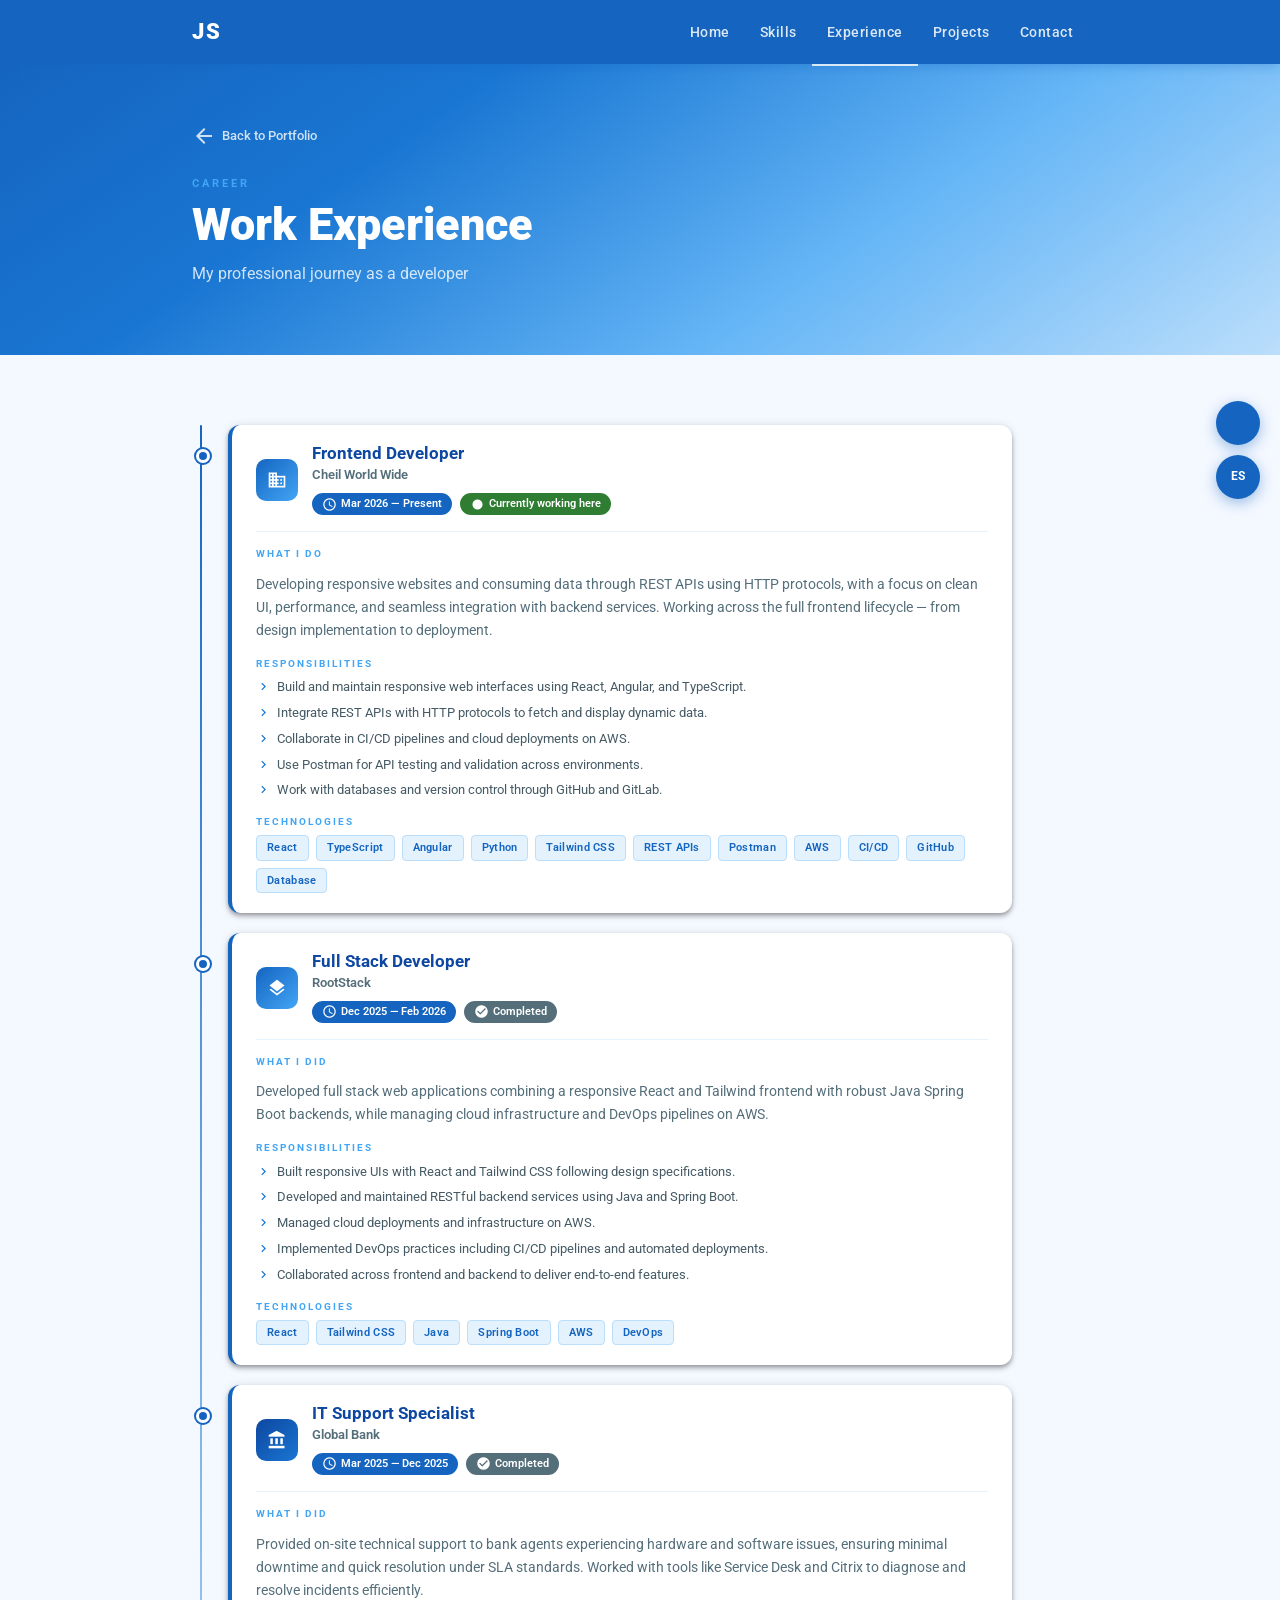
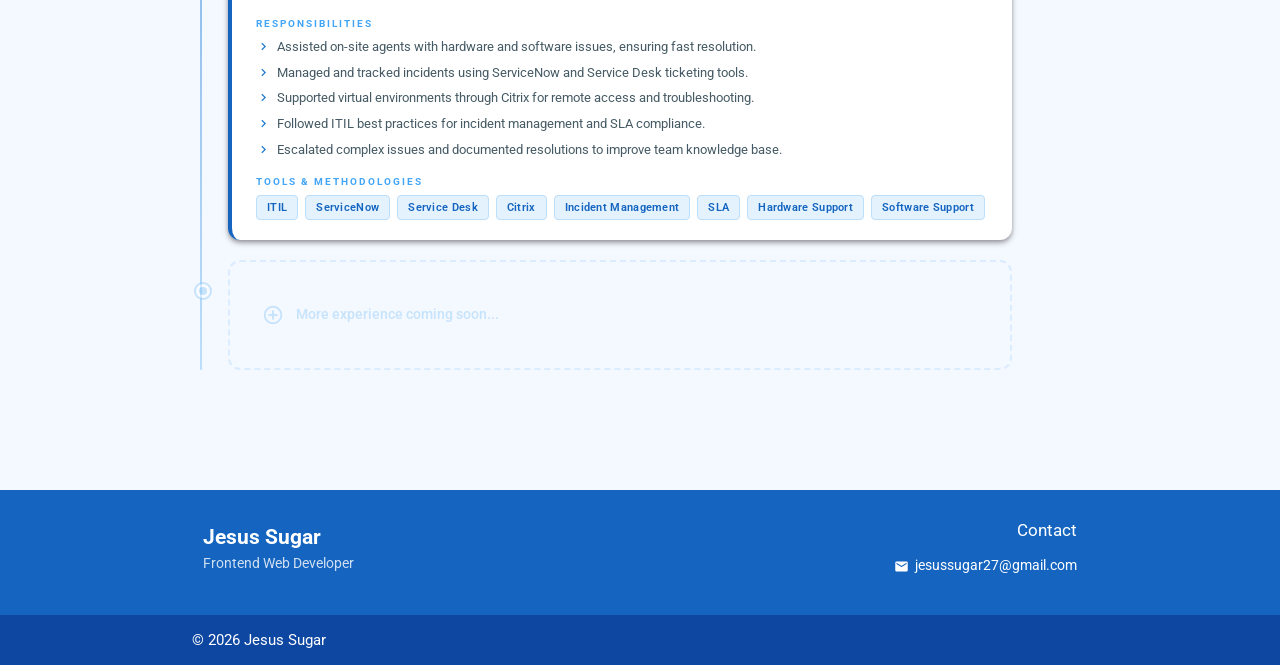
==== experience.html @ 425a68f7 "New Update to the Portfolio" ====
<!DOCTYPE html>
<html lang="en">
<head>
    <meta charset="UTF-8">
    <meta name="viewport" content="width=device-width, initial-scale=1.0">
    <meta name="description" content="Jesus Sugar - Work Experience">
    <link rel="stylesheet" href="https://cdnjs.cloudflare.com/ajax/libs/materialize/1.0.0/css/materialize.min.css">
    <link href="https://fonts.googleapis.com/icon?family=Material+Icons" rel="stylesheet">
    <link href="https://fonts.googleapis.com/css2?family=Roboto:wght@300;400;500;700;900&display=swap" rel="stylesheet">
    <link rel="stylesheet" href="Style.css">
    <link rel="stylesheet" href="experience.css">
    <title>Experience - Jesus Sugar</title>
</head>
<body>

    <header>
        <nav class="top-nav">
            <div class="nav-wrapper container">
                <a href="index.html" class="brand-logo">JS</a>
                <a href="#" data-target="mobile-nav-exp" class="sidenav-trigger right">
                    <i class="material-icons">menu</i>
                </a>
                <ul class="right hide-on-med-and-down">
                    <li><a href="index.html#hero"           data-i18n="nav.home">Home</a></li>
                    <li><a href="index.html#technologies"   data-i18n="nav.skills">Skills</a></li>
                    <li><a href="experience.html" class="nav-active" data-i18n="nav.experience">Experience</a></li>
                    <li><a href="index.html#projects"       data-i18n="nav.projects">Projects</a></li>
                    <li><a href="index.html#contact"        data-i18n="nav.contact">Contact</a></li>
                </ul>
            </div>
        </nav>
        <ul class="sidenav" id="mobile-nav-exp">
            <li><a href="index.html#hero"           data-i18n="nav.home">Home</a></li>
            <li><a href="index.html#technologies"   data-i18n="nav.skills">Skills</a></li>
            <li><a href="experience.html"           data-i18n="nav.experience">Experience</a></li>
            <li><a href="index.html#projects"       data-i18n="nav.projects">Projects</a></li>
            <li><a href="index.html#contact"        data-i18n="nav.contact">Contact</a></li>
        </ul>
    </header>

    <main>

        <section class="exp-page-hero">
            <div class="container">
                <a href="index.html" class="back-link">
                    <i class="material-icons">arrow_back</i>
                    <span data-i18n="exp.backlink">Back to Portfolio</span>
                </a>
                <span class="section-label" data-i18n="exp.career">CAREER</span>
                <h1 class="exp-page-title" data-i18n="exp.title">Work Experience</h1>
                <p class="exp-page-subtitle" data-i18n="exp.subtitle">My professional journey as a developer</p>
            </div>
        </section>

        <section class="exp-timeline-section">
            <div class="container">
                <div class="timeline exp-full-timeline">

                    <!-- Cheil World Wide -->
                    <div class="timeline-item">
                        <div class="timeline-dot"></div>
                        <div class="timeline-card exp-card-full z-depth-2">
                            <div class="exp-card-top">
                                <div class="exp-card-logo"><i class="material-icons">business</i></div>
                                <div class="exp-card-meta">
                                    <h2 class="exp-role-large" data-i18n="exp.cheil.role">Frontend Developer</h2>
                                    <p class="exp-company-large">Cheil World Wide</p>
                                    <div class="exp-meta-row">
                                        <span class="exp-badge"><i class="material-icons tiny">schedule</i> Mar 2026 — <span data-i18n="exp.present">Present</span></span>
                                        <span class="exp-badge exp-badge-green"><i class="material-icons tiny">fiber_manual_record</i> <span data-i18n="exp.badge.current">Currently working here</span></span>
                                    </div>
                                </div>
                            </div>
                            <div class="exp-divider"></div>
                            <h6 class="exp-section-label" data-i18n="exp.whatido">What I do</h6>
                            <p class="exp-description-full" data-i18n="exp.cheil.desc">Developing responsive websites and consuming data through REST APIs using HTTP protocols, with a focus on clean UI, performance, and seamless integration with backend services. Working across the full frontend lifecycle — from design implementation to deployment.</p>
                            <h6 class="exp-section-label" data-i18n="exp.resp">Responsibilities</h6>
                            <ul class="exp-bullets">
                                <li><i class="material-icons tiny">chevron_right</i><span data-i18n="exp.cheil.b1">Build and maintain responsive web interfaces using React, Angular, and TypeScript.</span></li>
                                <li><i class="material-icons tiny">chevron_right</i><span data-i18n="exp.cheil.b2">Integrate REST APIs with HTTP protocols to fetch and display dynamic data.</span></li>
                                <li><i class="material-icons tiny">chevron_right</i><span data-i18n="exp.cheil.b3">Collaborate in CI/CD pipelines and cloud deployments on AWS.</span></li>
                                <li><i class="material-icons tiny">chevron_right</i><span data-i18n="exp.cheil.b4">Use Postman for API testing and validation across environments.</span></li>
                                <li><i class="material-icons tiny">chevron_right</i><span data-i18n="exp.cheil.b5">Work with databases and version control through GitHub and GitLab.</span></li>
                            </ul>
                            <h6 class="exp-section-label" data-i18n="exp.tech">Technologies</h6>
                            <div class="exp-tags exp-tags-large">
                                <span class="exp-tag">React</span><span class="exp-tag">TypeScript</span><span class="exp-tag">Angular</span>
                                <span class="exp-tag">Python</span><span class="exp-tag">Tailwind CSS</span><span class="exp-tag">REST APIs</span>
                                <span class="exp-tag">Postman</span><span class="exp-tag">AWS</span><span class="exp-tag">CI/CD</span>
                                <span class="exp-tag">GitHub</span><span class="exp-tag">Database</span>
                            </div>
                        </div>
                    </div>

                    <!-- RootStack -->
                    <div class="timeline-item">
                        <div class="timeline-dot"></div>
                        <div class="timeline-card exp-card-full z-depth-2">
                            <div class="exp-card-top">
                                <div class="exp-card-logo"><i class="material-icons">layers</i></div>
                                <div class="exp-card-meta">
                                    <h2 class="exp-role-large" data-i18n="exp.root.role">Full Stack Developer</h2>
                                    <p class="exp-company-large">RootStack</p>
                                    <div class="exp-meta-row">
                                        <span class="exp-badge"><i class="material-icons tiny">schedule</i> Dec 2025 — Feb 2026</span>
                                        <span class="exp-badge exp-badge-gray"><i class="material-icons tiny">check_circle</i> <span data-i18n="exp.badge.completed">Completed</span></span>
                                    </div>
                                </div>
                            </div>
                            <div class="exp-divider"></div>
                            <h6 class="exp-section-label" data-i18n="exp.whatidid">What I did</h6>
                            <p class="exp-description-full" data-i18n="exp.root.desc">Developed full stack web applications combining a responsive React and Tailwind frontend with robust Java Spring Boot backends, while managing cloud infrastructure and DevOps pipelines on AWS.</p>
                            <h6 class="exp-section-label" data-i18n="exp.resp">Responsibilities</h6>
                            <ul class="exp-bullets">
                                <li><i class="material-icons tiny">chevron_right</i><span data-i18n="exp.root.b1">Built responsive UIs with React and Tailwind CSS following design specifications.</span></li>
                                <li><i class="material-icons tiny">chevron_right</i><span data-i18n="exp.root.b2">Developed and maintained RESTful backend services using Java and Spring Boot.</span></li>
                                <li><i class="material-icons tiny">chevron_right</i><span data-i18n="exp.root.b3">Managed cloud deployments and infrastructure on AWS.</span></li>
                                <li><i class="material-icons tiny">chevron_right</i><span data-i18n="exp.root.b4">Implemented DevOps practices including CI/CD pipelines and automated deployments.</span></li>
                                <li><i class="material-icons tiny">chevron_right</i><span data-i18n="exp.root.b5">Collaborated across frontend and backend to deliver end-to-end features.</span></li>
                            </ul>
                            <h6 class="exp-section-label" data-i18n="exp.tech">Technologies</h6>
                            <div class="exp-tags exp-tags-large">
                                <span class="exp-tag">React</span><span class="exp-tag">Tailwind CSS</span>
                                <span class="exp-tag">Java</span><span class="exp-tag">Spring Boot</span>
                                <span class="exp-tag">AWS</span><span class="exp-tag">DevOps</span>
                            </div>
                        </div>
                    </div>

                    <!-- Global Bank -->
                    <div class="timeline-item">
                        <div class="timeline-dot"></div>
                        <div class="timeline-card exp-card-full z-depth-2">
                            <div class="exp-card-top">
                                <div class="exp-card-logo exp-card-logo-bank"><i class="material-icons">account_balance</i></div>
                                <div class="exp-card-meta">
                                    <h2 class="exp-role-large" data-i18n="exp.bank.role">IT Support Specialist</h2>
                                    <p class="exp-company-large">Global Bank</p>
                                    <div class="exp-meta-row">
                                        <span class="exp-badge"><i class="material-icons tiny">schedule</i> Mar 2025 — Dec 2025</span>
                                        <span class="exp-badge exp-badge-gray"><i class="material-icons tiny">check_circle</i> <span data-i18n="exp.badge.completed">Completed</span></span>
                                    </div>
                                </div>
                            </div>
                            <div class="exp-divider"></div>
                            <h6 class="exp-section-label" data-i18n="exp.whatidid">What I did</h6>
                            <p class="exp-description-full" data-i18n="exp.bank.desc">Provided on-site technical support to bank agents experiencing hardware and software issues, ensuring minimal downtime and quick resolution under SLA standards. Worked with tools like Service Desk and Citrix to diagnose and resolve incidents efficiently.</p>
                            <h6 class="exp-section-label" data-i18n="exp.resp">Responsibilities</h6>
                            <ul class="exp-bullets">
                                <li><i class="material-icons tiny">chevron_right</i><span data-i18n="exp.bank.b1">Assisted on-site agents with hardware and software issues, ensuring fast resolution.</span></li>
                                <li><i class="material-icons tiny">chevron_right</i><span data-i18n="exp.bank.b2">Managed and tracked incidents using ServiceNow and Service Desk ticketing tools.</span></li>
                                <li><i class="material-icons tiny">chevron_right</i><span data-i18n="exp.bank.b3">Supported virtual environments through Citrix for remote access and troubleshooting.</span></li>
                                <li><i class="material-icons tiny">chevron_right</i><span data-i18n="exp.bank.b4">Followed ITIL best practices for incident management and SLA compliance.</span></li>
                                <li><i class="material-icons tiny">chevron_right</i><span data-i18n="exp.bank.b5">Escalated complex issues and documented resolutions to improve team knowledge base.</span></li>
                            </ul>
                            <h6 class="exp-section-label" data-i18n="exp.bank.tools">Tools &amp; Methodologies</h6>
                            <div class="exp-tags exp-tags-large">
                                <span class="exp-tag">ITIL</span><span class="exp-tag">ServiceNow</span><span class="exp-tag">Service Desk</span>
                                <span class="exp-tag">Citrix</span><span class="exp-tag">Incident Management</span><span class="exp-tag">SLA</span>
                                <span class="exp-tag">Hardware Support</span><span class="exp-tag">Software Support</span>
                            </div>
                        </div>
                    </div>

                    <!-- Ghost -->
                    <div class="timeline-item timeline-item-ghost">
                        <div class="timeline-dot timeline-dot-ghost"></div>
                        <div class="timeline-card-ghost">
                            <i class="material-icons">add_circle_outline</i>
                            <p data-i18n="exp.ghost">More experience coming soon...</p>
                        </div>
                    </div>

                </div>
            </div>
        </section>

    </main>

    <footer id="contact" class="page-footer blue darken-3">
        <div class="container">
            <div class="row">
                <div class="col s12 m6">
                    <h5 class="white-text footer-name">Jesus Sugar</h5>
                    <p class="white-text footer-role" data-i18n="footer.role">Frontend Web Developer</p>
                </div>
                <div class="col s12 m6 right-align-on-desktop">
                    <h6 class="white-text" data-i18n="footer.contact">Contact</h6>
                    <p><a href="mailto:jesussugar27@gmail.com" class="white-text footer-link"><i class="material-icons tiny">email</i> jesussugar27@gmail.com</a></p>
                </div>
            </div>
        </div>
        <div class="footer-copyright blue darken-4">
            <div class="container white-text">&copy; 2026 Jesus Sugar</div>
        </div>
    </footer>

    <script src="https://cdnjs.cloudflare.com/ajax/libs/materialize/1.0.0/js/materialize.min.js"></script>
    <script src="main.js"></script>
</body>
</html>
---- Style.css ----
/* ─── Global ─────────────────────────────────────────────── */
*, *::before, *::after {
    box-sizing: border-box;
}

html, body {
    overflow-x: hidden;
    width: 100%;
}

body {
    font-family: 'Roboto', sans-serif;
    background-color: #f4f8ff;
    color: #1a1a2e;
    margin: 0;
    padding: 0;
}

/* ─── Navbar ─────────────────────────────────────────────── */
.top-nav {
    background-color: #1565C0;
    position: sticky;
    top: 0;
    z-index: 100;
    box-shadow: 0 2px 12px rgba(21, 101, 192, 0.35);
}

.top-nav .brand-logo {
    font-weight: 900;
    font-size: 22px;
    letter-spacing: 2px;
    color: #ffffff;
}

.top-nav ul a {
    color: rgba(255, 255, 255, 0.85);
    font-weight: 500;
    font-size: 0.9rem;
    letter-spacing: 0.5px;
    transition: color 0.2s;
}

.top-nav ul a:hover {
    color: #ffffff;
    background: transparent;
}

.sidenav a {
    color: #1565C0;
    font-weight: 500;
}

/* ─── Hero ───────────────────────────────────────────────── */
.hero-section {
    background: linear-gradient(145deg, #1565C0 0%, #1976D2 30%, #64B5F6 65%, #BBDEFB 100%);
    padding: 89px 0 90px;
    position: relative;
    overflow: hidden;
    width: 100%;
}

.hero-row {
    min-height: 380px;
    width: 100%;
}

.hero-text-col {
    padding-left: 6% !important;
    padding-right: 40px;
}

.hero-photo-col {
    padding-right: 6% !important;
}

.hero-tag {
    display: inline-block;
    background-color: rgba(255, 255, 255, 0.15);
    color: #ffffff;
    border: 1px solid rgba(255, 255, 255, 0.5);
    border-radius: 20px;
    padding: 4px 14px;
    font-size: 0.8rem;
    font-weight: 600;
    letter-spacing: 1px;
    text-transform: uppercase;
    margin-bottom: 16px;
}

.hero-title {
    font-size: 2.8rem;
    font-weight: 700;
    color: #ffffff;
    line-height: 1.15;
    margin: 0 0 6px;
}

.hero-name {
    font-size: 3.6rem;
    font-weight: 900;
    color: #E3F2FD;
    display: block;
}

.hero-description {
    font-size: 1.05rem;
    line-height: 1.8;
    color: rgba(255, 255, 255, 0.88);
    max-width: 500px;
    margin: 20px 0 32px;
}

.hero-btn {
    border-radius: 6px;
    font-weight: 600;
    letter-spacing: 0.5px;
    color: #ffffff !important;
    box-shadow: 0 4px 16px rgba(0, 0, 0, 0.25);
}

/* Photo with decorative ring */
.hero-photo-col {
    position: relative;
    overflow: visible;
}

.photo-ring {
    display: inline-block;
    position: relative;
}

.photo-ring::before {
    content: '';
    position: absolute;
    inset: -12px;
    border-radius: 50%;
    border: 3px solid #42A5F5;
    opacity: 0.5;
}

.photo-ring::after {
    content: '';
    position: absolute;
    inset: -24px;
    border-radius: 50%;
    border: 1px solid #90CAF9;
    opacity: 0.35;
}

.profile-photo {
    width: 220px;
    height: 220px;
    object-fit: cover;
    border: 4px solid #ffffff;
    box-shadow: 0 12px 40px rgba(21, 101, 192, 0.3);
    display: block;
    margin: 0 auto;
}

/* ─── Floating chips (hero) ──────────────────────────────── */
.floating-chip {
    position: absolute;
    display: flex;
    align-items: center;
    gap: 6px;
    background: rgba(255, 255, 255, 0.92);
    backdrop-filter: blur(6px);
    border-radius: 20px;
    padding: 7px 14px 7px 8px;
    font-size: 0.78rem;
    font-weight: 600;
    color: #1565C0;
    box-shadow: 0 4px 16px rgba(21, 101, 192, 0.18);
    white-space: nowrap;
    animation: floatChip 3.5s ease-in-out infinite;
}

.floating-chip img {
    width: 18px;
    height: 18px;
    object-fit: contain;
}

.fc-1 { top: -18px;  left: -60px;  animation-delay: 0s;    }
.fc-2 { top: -18px;  right: -60px; animation-delay: 0.8s;  }
.fc-3 { bottom: -18px; left: -55px;  animation-delay: 1.6s;  }
.fc-4 { bottom: -18px; right: -55px; animation-delay: 2.4s;  }

@keyframes floatChip {
    0%,  100% { transform: translateY(0);   }
    50%        { transform: translateY(-7px); }
}

/* ─── Skills ─────────────────────────────────────────────── */
.technologies-section {
    padding: 80px 0 60px;
    background-color: #ffffff;
}

.skills-header {
    margin-bottom: 48px;
}

.section-title {
    font-size: 2.2rem;
    font-weight: 700;
    color: #0D47A1;
    margin: 0 0 6px;
}

.section-subtitle {
    font-size: 1rem;
    color: #78909c;
    margin: 0;
}

/* Horizontal category rows */
.skill-group {
    display: flex;
    align-items: center;
    gap: 28px;
    padding: 20px 0;
    border-bottom: 1px solid #E3F2FD;
}

.skill-group.no-border {
    border-bottom: none;
}

.skill-label {
    flex: 0 0 110px;
    font-size: 0.75rem;
    font-weight: 700;
    text-transform: uppercase;
    letter-spacing: 1.5px;
    color: #90CAF9;
    text-align: right;
    padding-right: 20px;
    border-right: 2px solid #BBDEFB;
    white-space: nowrap;
}

.skill-chips {
    display: flex;
    flex-wrap: wrap;
    gap: 12px;
}

/* Chip: icon + label side by side */
.tech-chip {
    display: flex;
    align-items: center;
    gap: 10px;
    background-color: #f4f8ff;
    border: 1px solid #BBDEFB;
    border-radius: 40px;
    padding: 8px 18px 8px 10px;
    cursor: default;
    transition: box-shadow 0.2s, transform 0.2s, border-color 0.2s;
}

.tech-chip:hover {
    transform: translateY(-2px);
    border-color: #90CAF9;
    box-shadow: 0 4px 14px rgba(21, 101, 192, 0.12);
}

.tech-chip img {
    width: 28px;
    height: 28px;
    object-fit: contain;
    flex-shrink: 0;
}

.tech-chip span {
    font-size: 0.9rem;
    font-weight: 500;
    color: #37474f;
    white-space: nowrap;
}

/* ─── Experience ─────────────────────────────────────────── */
.experience-section {
    padding: 80px 0 60px;
    background-color: #f4f8ff;
}

.experience-header {
    margin-bottom: 48px;
}

.timeline {
    position: relative;
    padding-left: 36px;
}

.timeline::before {
    content: '';
    position: absolute;
    left: 8px;
    top: 0;
    bottom: 0;
    width: 2px;
    background: linear-gradient(to bottom, #1565C0, #BBDEFB);
    border-radius: 2px;
}

.timeline-item {
    position: relative;
    margin-bottom: 20px;
}

.timeline-dot {
    position: absolute;
    left: -32px;
    top: 24px;
    width: 14px;
    height: 14px;
    border-radius: 50%;
    background-color: #1565C0;
    border: 3px solid #ffffff;
    box-shadow: 0 0 0 2px #1565C0;
}

.timeline-card {
    background: #ffffff;
    border-radius: 12px;
    padding: 28px 32px;
    border-left: 4px solid #1565C0;
}

.timeline-card-header {
    display: flex;
    justify-content: space-between;
    align-items: flex-start;
    gap: 16px;
    flex-wrap: wrap;
    margin-bottom: 16px;
}

.exp-role {
    font-size: 1.3rem;
    font-weight: 700;
    color: #0D47A1;
    margin: 0 0 4px;
}

.exp-company {
    font-size: 0.95rem;
    color: #546e7a;
    font-weight: 500;
    margin: 0;
    display: flex;
    align-items: center;
    gap: 4px;
}

.exp-date {
    font-size: 0.8rem;
    font-weight: 600;
    color: #ffffff;
    background-color: #1565C0;
    border-radius: 20px;
    padding: 4px 12px;
    white-space: nowrap;
    display: flex;
    align-items: center;
    gap: 4px;
    height: fit-content;
}

.exp-description {
    font-size: 0.98rem;
    line-height: 1.75;
    color: #546e7a;
    margin-bottom: 20px;
}

.exp-tags {
    display: flex;
    flex-wrap: wrap;
    gap: 8px;
}

.exp-tag {
    font-size: 0.78rem;
    font-weight: 600;
    color: #1565C0;
    background-color: #E3F2FD;
    border: 1px solid #BBDEFB;
    border-radius: 4px;
    padding: 3px 10px;
    letter-spacing: 0.3px;
}

/* ─── Projects ───────────────────────────────────────────── */
.projects-section {
    padding: 80px 0 100px;
    background-color: #f4f8ff;
}

.projects-header {
    margin-bottom: 40px;
}

.section-label {
    font-size: 0.72rem;
    font-weight: 700;
    letter-spacing: 3px;
    color: #42A5F5;
    text-transform: uppercase;
    display: block;
    margin-bottom: 6px;
}

/* Wide horizontal project card */
.project-wide-card {
    background: #ffffff;
    border-radius: 16px;
    overflow: hidden;
}

.no-margin {
    margin: 0 !important;
}

.no-padding {
    padding: 0 !important;
}

.project-wide-img {
    width: 100%;
    height: 100%;
    min-height: 300px;
    object-fit: cover;
    display: block;
}

.project-content-col {
    padding: 48px 40px !important;
}

.project-number {
    font-size: 4rem;
    font-weight: 900;
    color: #E3F2FD;
    line-height: 1;
    display: block;
    margin-bottom: -10px;
}

.project-title-wide {
    font-size: 1.8rem;
    font-weight: 700;
    margin: 0 0 12px;
}

.project-title-wide a {
    color: #0D47A1;
    text-decoration: none;
    transition: color 0.2s;
}

.project-title-wide a:hover {
    color: #1976D2;
}

.project-divider {
    width: 40px;
    height: 3px;
    background-color: #42A5F5;
    border-radius: 2px;
    margin-bottom: 20px;
}

.project-desc {
    font-size: 1rem;
    line-height: 1.75;
    color: #546e7a;
    margin-bottom: 24px;
}

.project-icons {
    display: flex;
    align-items: center;
    gap: 10px;
    margin-bottom: 28px;
}

.project-icon {
    width: 38px;
    height: 28px;
    object-fit: contain;
}

.project-btn {
    border-radius: 6px;
    font-weight: 600;
}

/* ─── Portfolio preview (project 02) ────────────────────── */
.project-portfolio-preview {
    width: 100%;
    height: 100%;
    min-height: 300px;
    background: linear-gradient(145deg, #1565C0 0%, #1976D2 30%, #64B5F6 65%, #BBDEFB 100%);
    display: flex;
    flex-direction: column;
    overflow: hidden;
}

.preview-navbar {
    background-color: rgba(21, 101, 192, 0.9);
    display: flex;
    align-items: center;
    justify-content: space-between;
    padding: 10px 16px;
}

.preview-logo {
    color: #fff;
    font-weight: 900;
    font-size: 13px;
    letter-spacing: 1px;
}

.preview-nav-links {
    display: flex;
    gap: 8px;
}

.preview-nav-links span {
    display: block;
    width: 30px;
    height: 5px;
    background: rgba(255,255,255,0.5);
    border-radius: 3px;
}

.preview-hero {
    flex: 1;
    display: flex;
    align-items: center;
    justify-content: space-between;
    padding: 24px 20px;
    gap: 16px;
}

.preview-text-lines {
    display: flex;
    flex-direction: column;
    gap: 8px;
    flex: 1;
}

.preview-line {
    display: block;
    height: 8px;
    background: rgba(255,255,255,0.6);
    border-radius: 4px;
}

.preview-line-sm  { width: 45%; }
.preview-line-lg  { width: 85%; background: rgba(255,255,255,0.9); height: 14px; }
.preview-line-md  { width: 70%; }

.preview-circle {
    width: 70px;
    height: 70px;
    border-radius: 50%;
    background: rgba(255,255,255,0.3);
    border: 3px solid rgba(255,255,255,0.6);
    flex-shrink: 0;
}

/* ─── Footer ─────────────────────────────────────────────── */
.page-footer {
    margin-top: 0;
}

.footer-name {
    font-size: 1.4rem;
    font-weight: 700;
    margin-bottom: 4px;
}

.footer-role {
    font-size: 0.9rem;
    opacity: 0.8;
    margin: 0;
}

.right-align-on-desktop {
    text-align: right;
}

.footer-link {
    display: inline-flex;
    align-items: center;
    gap: 6px;
    font-size: 0.95rem;
    transition: opacity 0.2s;
}

.footer-link:hover {
    opacity: 0.75;
}

/* ─── Dark mode ─────────────────────────────────────────────── */
[data-theme="dark"] body                  { background-color: #0d1117; color: #e6edf3; }
[data-theme="dark"] .technologies-section { background-color: #161b22; }
[data-theme="dark"] .projects-section      { background-color: #0d1117; }
[data-theme="dark"] .experience-section    { background-color: #0d1117; }
[data-theme="dark"] .project-wide-card     { background-color: #161b22; }
[data-theme="dark"] .timeline-card         { background-color: #161b22; }
[data-theme="dark"] .tech-chip             { background-color: #21262d; border-color: #30363d; }
[data-theme="dark"] .tech-chip span        { color: #c9d1d9; }
[data-theme="dark"] .skill-group           { border-bottom-color: #21262d; }
[data-theme="dark"] .section-title         { color: #58a6ff; }
[data-theme="dark"] .section-subtitle      { color: #8b949e; }
[data-theme="dark"] .skill-label           { color: #388bfd; border-right-color: #30363d; }
[data-theme="dark"] .project-title-wide a  { color: #58a6ff; }
[data-theme="dark"] .project-desc          { color: #8b949e; }
[data-theme="dark"] .project-number        { color: #21262d; }
[data-theme="dark"] .exp-tag               { background-color: #1a2845; color: #58a6ff; border-color: #1f3a6e; }
[data-theme="dark"] .exp-role              { color: #58a6ff; }
[data-theme="dark"] .exp-company           { color: #8b949e; }
[data-theme="dark"] .exp-description       { color: #8b949e; }
[data-theme="dark"] .section-label         { color: #388bfd; }
[data-theme="dark"] .project-divider       { background-color: #388bfd; }
[data-theme="dark"] .skills-header,
[data-theme="dark"] .projects-header,
[data-theme="dark"] .experience-header     { color: #e6edf3; }

/* ─── Floating controls (theme + lang) ───────────────────── */
.floating-controls {
    position: fixed;
    right: 20px;
    top: 50%;
    transform: translateY(-50%);
    display: flex;
    flex-direction: column;
    gap: 10px;
    z-index: 998;
}

.floating-controls button {
    width: 44px;
    height: 44px;
    border-radius: 50%;
    background-color: #1565C0;
    color: #ffffff;
    border: none;
    cursor: pointer;
    display: flex;
    align-items: center;
    justify-content: center;
    box-shadow: 0 4px 14px rgba(21, 101, 192, 0.4);
    transition: background-color 0.2s, transform 0.2s;
    font-size: 0.78rem;
    font-weight: 700;
    font-family: 'Roboto', sans-serif;
}

.floating-controls button:hover {
    background-color: #1976D2;
    transform: scale(1.1);
}

/* ─── Scroll reveal ──────────────────────────────────────── */
.reveal {
    opacity: 0;
    transform: translateY(28px);
    transition: opacity 0.55s ease, transform 0.55s ease;
}

.reveal-visible {
    opacity: 1;
    transform: translateY(0);
}

/* ─── Nav active link ────────────────────────────────────── */
.top-nav ul a.nav-current {
    color: #ffffff !important;
    border-bottom: 2px solid rgba(255, 255, 255, 0.8);
}

/* ─── Back to top button ─────────────────────────────────── */
#back-to-top {
    position: fixed;
    bottom: 32px;
    right: 32px;
    width: 46px;
    height: 46px;
    border-radius: 50%;
    background-color: #1565C0;
    color: #ffffff;
    border: none;
    cursor: pointer;
    display: flex;
    align-items: center;
    justify-content: center;
    box-shadow: 0 4px 16px rgba(21, 101, 192, 0.4);
    opacity: 0;
    transform: translateY(16px);
    transition: opacity 0.3s ease, transform 0.3s ease, background-color 0.2s;
    z-index: 999;
    pointer-events: none;
}

#back-to-top.btt-visible {
    opacity: 1;
    transform: translateY(0);
    pointer-events: auto;
}

#back-to-top:hover {
    background-color: #1976D2;
}

/* ─── Responsive tablet ──────────────────────────────────── */
@media (max-width: 992px) {
    .hero-section {
        background: linear-gradient(145deg, #1565C0 0%, #1976D2 30%, #64B5F6 65%, #BBDEFB 100%);
        padding: 60px 0 70px;
    }

    .hero-text-col {
        padding-left: 5% !important;
        padding-right: 5% !important;
    }

    .hero-photo-col {
        padding-right: 5% !important;
    }

    .hero-title {
        font-size: 2.2rem;
    }

    .hero-name {
        font-size: 2.8rem;
    }

    .hero-photo-col {
        margin-top: 40px;
    }

    .skill-group {
        flex-direction: column;
        align-items: flex-start;
        gap: 12px;
    }

    .skill-label {
        border-right: none;
        border-bottom: 2px solid #BBDEFB;
        padding-right: 0;
        padding-bottom: 6px;
        text-align: left;
        flex: none;
    }

    .project-wide-img {
        min-height: 220px;
    }

    .project-content-col {
        padding: 32px 24px !important;
    }

    .right-align-on-desktop {
        text-align: left;
        margin-top: 20px;
    }
}

/* ─── Responsive mobile ──────────────────────────────────── */
@media (max-width: 600px) {

    /* Hero */
    .hero-section {
        padding: 44px 0 52px;
    }

    .hero-row {
        min-height: unset;
    }

    .hero-tag {
        font-size: 0.72rem;
        padding: 3px 12px;
    }

    .hero-title {
        font-size: 1.7rem;
    }

    .hero-name {
        font-size: 2.1rem;
    }

    .hero-description {
        font-size: 0.92rem;
        margin: 14px 0 24px;
    }

    .hero-btn {
        width: 100%;
        text-align: center;
    }

    .hero-photo-col {
        margin-top: 36px;
        margin-bottom: 4px;
    }

    .floating-chip {
        display: none;
    }

    .profile-photo {
        width: 150px;
        height: 150px;
    }

    /* Skills */
    .technologies-section {
        padding: 50px 0 36px;
    }

    .skills-header {
        margin-bottom: 28px;
    }

    .section-title {
        font-size: 1.7rem;
    }

    .skill-group {
        padding: 14px 0;
        gap: 10px;
    }

    .skill-chips {
        gap: 8px;
    }

    .tech-chip {
        padding: 6px 12px 6px 8px;
        gap: 7px;
    }

    .tech-chip img {
        width: 22px;
        height: 22px;
    }

    .tech-chip span {
        font-size: 0.82rem;
    }

    /* Experience (index) */
    .experience-section {
        padding: 50px 0 36px;
    }

    .timeline {
        padding-left: 26px;
    }

    .timeline::before {
        left: 6px;
    }

    .timeline-dot {
        left: -22px;
        width: 12px;
        height: 12px;
        top: 20px;
    }

    .timeline-card {
        padding: 18px 16px;
    }

    .exp-role {
        font-size: 1.1rem;
    }

    .exp-date {
        font-size: 0.72rem;
        padding: 3px 10px;
    }

    .exp-tags {
        gap: 6px;
    }

    .exp-tag {
        font-size: 0.72rem;
        padding: 2px 8px;
    }

    /* Projects */
    .projects-section {
        padding: 50px 0 60px;
    }

    .projects-header {
        margin-bottom: 24px;
    }

    .project-wide-img {
        min-height: 180px;
        max-height: 220px;
    }

    .project-content-col {
        padding: 22px 18px !important;
    }

    .project-number {
        font-size: 2.2rem;
    }

    .project-title-wide {
        font-size: 1.3rem;
    }

    .project-desc {
        font-size: 0.92rem;
    }

    .project-btn {
        width: 100%;
        text-align: center;
    }

    /* Footer */
    .footer-name {
        font-size: 1.2rem;
    }
}
---- experience.css ----
/* ─── Experience Page ────────────────────────────────────── */

.nav-active {
    border-bottom: 2px solid rgba(255, 255, 255, 0.8) !important;
}

/* ─── Page Hero ──────────────────────────────────────────── */
.exp-page-hero {
    background: linear-gradient(145deg, #1565C0 0%, #1976D2 30%, #64B5F6 65%, #BBDEFB 100%);
    padding: 60px 0 70px;
}

.back-link {
    display: inline-flex;
    align-items: center;
    gap: 6px;
    color: rgba(255, 255, 255, 0.8);
    font-size: 0.88rem;
    font-weight: 500;
    text-decoration: none;
    margin-bottom: 28px;
    transition: color 0.2s;
}

.back-link:hover {
    color: #ffffff;
}

.exp-page-title {
    font-size: 3rem;
    font-weight: 900;
    color: #ffffff;
    margin: 8px 0 12px;
    line-height: 1.1;
}

.exp-page-subtitle {
    font-size: 1.05rem;
    color: rgba(255, 255, 255, 0.8);
    margin: 0;
}

/* ─── Full Timeline ──────────────────────────────────────── */
.exp-timeline-section {
    padding: 70px 0 100px;
    background-color: #f4f8ff;
}

.exp-full-timeline {
    max-width: 820px;
}

/* ─── Expanded Card ──────────────────────────────────────── */
.exp-card-full {
    border-radius: 12px !important;
    padding: 20px 24px !important;
    border-left: 4px solid #1565C0;
}

.exp-card-top {
    display: flex;
    align-items: center;
    gap: 14px;
    margin-bottom: 16px;
}

.exp-card-logo {
    width: 42px;
    height: 42px;
    border-radius: 10px;
    background: linear-gradient(135deg, #1565C0, #42A5F5);
    display: flex;
    align-items: center;
    justify-content: center;
    flex-shrink: 0;
}

.exp-card-logo-bank {
    background: linear-gradient(135deg, #0D47A1, #1976D2);
}

.exp-card-logo i {
    color: #ffffff;
    font-size: 20px !important;
    width: 20px !important;
    height: 20px !important;
}

.exp-role-large {
    font-size: 1.1rem;
    font-weight: 700;
    color: #0D47A1;
    margin: 0 0 2px;
}

.exp-company-large {
    font-size: 0.88rem;
    color: #546e7a;
    font-weight: 600;
    margin: 0 0 8px;
}

.exp-meta-row {
    display: flex;
    gap: 8px;
    flex-wrap: wrap;
    align-items: center;
}

.exp-badge {
    display: inline-flex;
    align-items: center;
    gap: 4px;
    font-size: 0.72rem;
    font-weight: 600;
    color: #ffffff;
    background-color: #1565C0;
    border-radius: 20px;
    padding: 3px 10px;
}

.exp-badge-green {
    background-color: #2E7D32;
}

.exp-badge-gray {
    background-color: #546e7a;
}

.exp-divider {
    height: 1px;
    background-color: #E3F2FD;
    margin: 0 0 16px;
}

.exp-section-label {
    font-size: 0.68rem;
    font-weight: 700;
    letter-spacing: 2px;
    color: #42A5F5;
    text-transform: uppercase;
    margin: 0 0 8px;
}

.exp-description-full {
    font-size: 0.9rem;
    line-height: 1.7;
    color: #546e7a;
    margin-bottom: 16px;
}

.exp-bullets {
    list-style: none;
    padding: 0;
    margin: 0 0 16px;
}

.exp-bullets li {
    display: flex;
    align-items: flex-start;
    gap: 6px;
    font-size: 0.88rem;
    color: #455a64;
    line-height: 1.5;
    margin-bottom: 6px;
}

.exp-bullets li i {
    color: #1976D2;
    flex-shrink: 0;
    margin-top: 2px;
}

.exp-tags-large {
    gap: 7px;
}

.exp-tags-large .exp-tag {
    font-size: 0.76rem;
    padding: 3px 10px;
}

/* ─── Ghost (future experience) ─────────────────────────── */
.timeline-item-ghost {
    opacity: 0.45;
}

.timeline-dot-ghost {
    background-color: #90CAF9 !important;
    box-shadow: 0 0 0 2px #90CAF9 !important;
}

.timeline-card-ghost {
    border: 2px dashed #BBDEFB;
    border-radius: 12px;
    padding: 28px 32px;
    display: flex;
    align-items: center;
    gap: 12px;
    color: #90CAF9;
    font-size: 0.95rem;
    font-weight: 500;
}

.timeline-card-ghost i {
    font-size: 22px;
    color: #90CAF9;
}

/* ─── Dark Mode ─────────────────────────────────────────── */
[data-theme="dark"] .exp-timeline-section {
    background-color: #0d1117;
}

[data-theme="dark"] .exp-card-full {
    background-color: #161b22 !important;
    border-left-color: #42A5F5;
}

[data-theme="dark"] .exp-role-large {
    color: #90CAF9;
}

[data-theme="dark"] .exp-company-large {
    color: #8b949e;
}

[data-theme="dark"] .exp-divider {
    background-color: #21262d;
}

[data-theme="dark"] .exp-section-label {
    color: #42A5F5;
}

[data-theme="dark"] .exp-description-full {
    color: #8b949e;
}

[data-theme="dark"] .exp-bullets li {
    color: #c9d1d9;
}

[data-theme="dark"] .exp-bullets li i {
    color: #64B5F6;
}

[data-theme="dark"] .timeline-card-ghost {
    border-color: #21262d;
    color: #30363d;
}

[data-theme="dark"] .timeline-card-ghost i {
    color: #30363d;
}

[data-theme="dark"] .exp-tag {
    background-color: #21262d !important;
    color: #90CAF9 !important;
    border: 1px solid #30363d !important;
}

/* ─── Responsive tablet ──────────────────────────────────── */
@media (max-width: 768px) {
    .exp-full-timeline {
        max-width: 100%;
    }

    .exp-card-full {
        padding: 28px 24px !important;
    }

    .timeline-card-header {
        flex-direction: column;
        gap: 10px;
    }
}

/* ─── Responsive mobile ──────────────────────────────────── */
@media (max-width: 600px) {

    /* Page hero */
    .exp-page-hero {
        padding: 40px 0 52px;
    }

    .exp-page-title {
        font-size: 2rem;
    }

    .exp-page-subtitle {
        font-size: 0.92rem;
    }

    .back-link {
        font-size: 0.82rem;
        margin-bottom: 20px;
    }

    /* Timeline */
    .exp-timeline-section {
        padding: 44px 0 60px;
    }

    .timeline {
        padding-left: 26px;
    }

    .timeline::before {
        left: 6px;
    }

    .timeline-dot {
        left: -22px;
        width: 12px;
        height: 12px;
        top: 20px;
    }

    /* Card */
    .exp-card-full {
        padding: 20px 16px !important;
        border-left-width: 3px;
    }

    .exp-card-top {
        flex-direction: column;
        gap: 14px;
    }

    .exp-card-logo {
        width: 46px;
        height: 46px;
        border-radius: 10px;
    }

    .exp-card-logo i {
        font-size: 22px !important;
        width: 22px !important;
        height: 22px !important;
    }

    .exp-role-large {
        font-size: 1.25rem;
    }

    .exp-company-large {
        font-size: 0.9rem;
    }

    .exp-meta-row {
        flex-direction: column;
        align-items: flex-start;
        gap: 8px;
    }

    .exp-badge {
        font-size: 0.72rem;
        padding: 3px 10px;
    }

    .exp-description-full {
        font-size: 0.92rem;
        margin-bottom: 20px;
    }

    .exp-section-label {
        font-size: 0.68rem;
        margin-bottom: 10px;
    }

    .exp-bullets li {
        font-size: 0.88rem;
        gap: 6px;
    }

    .exp-tags-large {
        gap: 7px;
    }

    .exp-tags-large .exp-tag {
        font-size: 0.76rem;
        padding: 4px 10px;
    }

    /* Ghost card */
    .timeline-card-ghost {
        padding: 18px 16px;
        font-size: 0.88rem;
    }
}
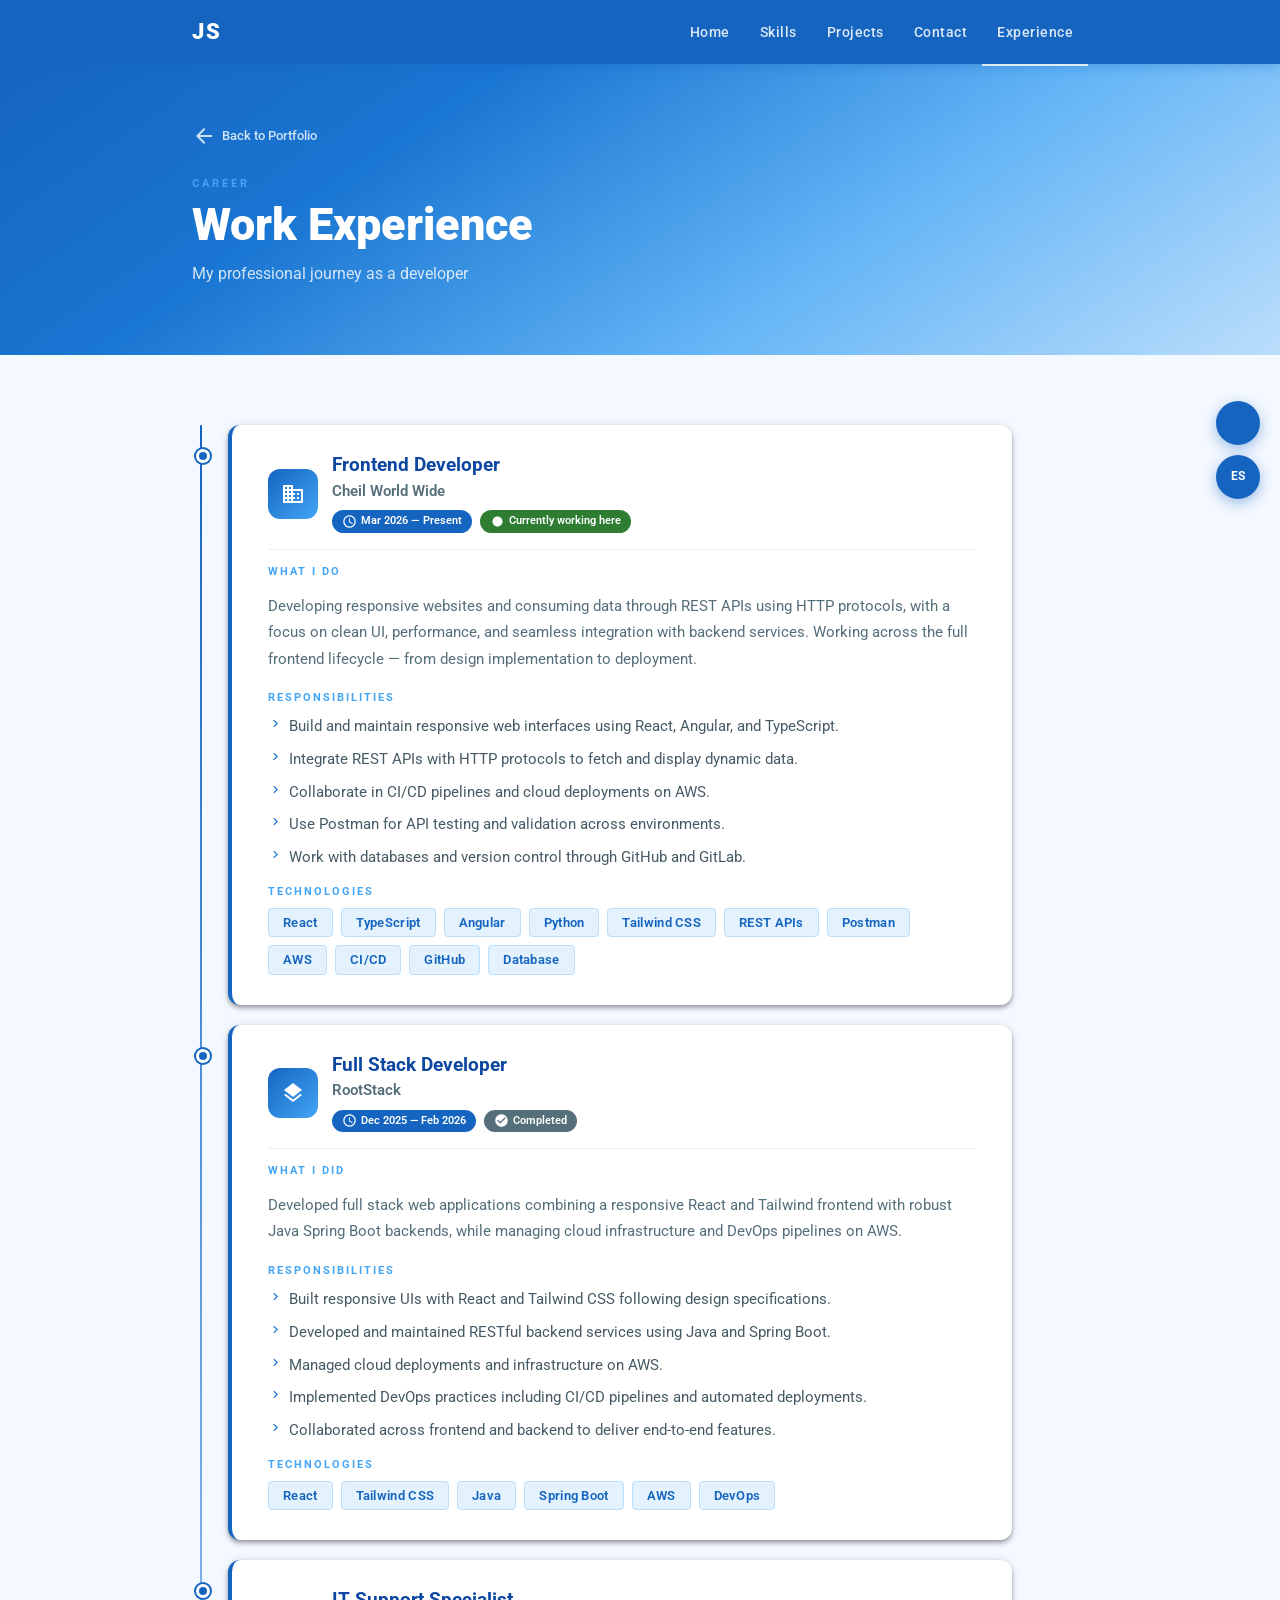
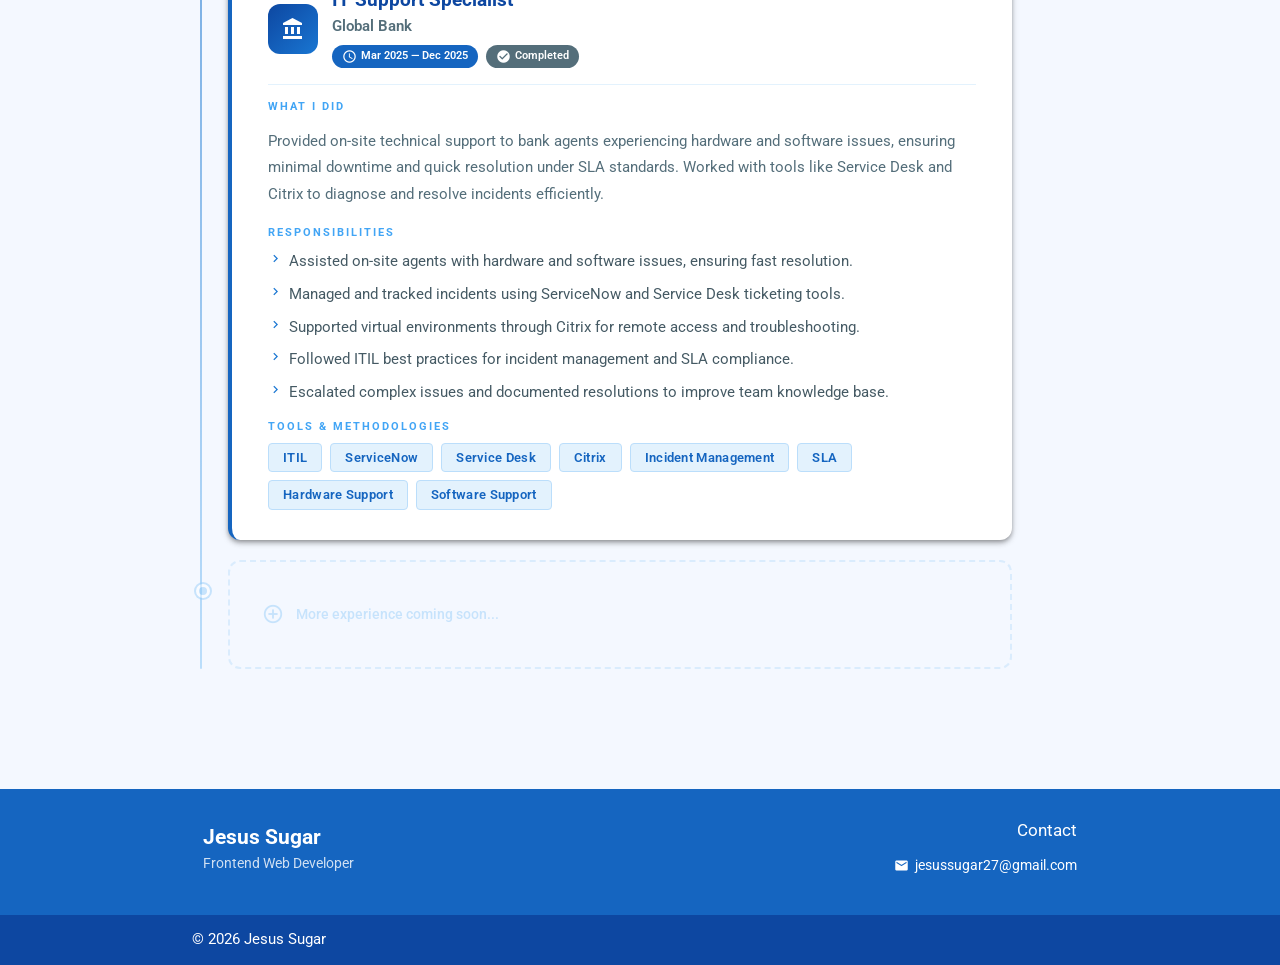
==== commit a358cb71: "changing the position of the experience on the navbar" ====
--- a/experience.html
+++ b/experience.html
@@ -23,9 +23,9 @@
                 <ul class="right hide-on-med-and-down">
                     <li><a href="index.html#hero"           data-i18n="nav.home">Home</a></li>
                     <li><a href="index.html#technologies"   data-i18n="nav.skills">Skills</a></li>
-                    <li><a href="experience.html" class="nav-active" data-i18n="nav.experience">Experience</a></li>
                     <li><a href="index.html#projects"       data-i18n="nav.projects">Projects</a></li>
                     <li><a href="index.html#contact"        data-i18n="nav.contact">Contact</a></li>
+                    <li><a href="experience.html" class="nav-active" data-i18n="nav.experience">Experience</a></li>
                 </ul>
             </div>
         </nav>
--- a/Style.css
+++ b/Style.css
@@ -6,6 +6,11 @@
 html, body {
     overflow-x: hidden;
     width: 100%;
+}
+
+html {
+    scroll-behavior: smooth;
+    scroll-padding-top: 64px;
 }
 
 body {
@@ -66,11 +71,11 @@
 
 .hero-text-col {
     padding-left: 6% !important;
-    padding-right: 40px;
+    padding-right: 16px;
 }
 
 .hero-photo-col {
-    padding-right: 6% !important;
+    padding-right: 3% !important;
 }
 
 .hero-tag {
--- a/experience.css
+++ b/experience.css
@@ -53,7 +53,7 @@
 /* ─── Expanded Card ──────────────────────────────────────── */
 .exp-card-full {
     border-radius: 12px !important;
-    padding: 20px 24px !important;
+    padding: 30px 36px !important;
     border-left: 4px solid #1565C0;
 }
 
@@ -65,9 +65,9 @@
 }
 
 .exp-card-logo {
-    width: 42px;
-    height: 42px;
-    border-radius: 10px;
+    width: 50px;
+    height: 50px;
+    border-radius: 12px;
     background: linear-gradient(135deg, #1565C0, #42A5F5);
     display: flex;
     align-items: center;
@@ -81,20 +81,20 @@
 
 .exp-card-logo i {
     color: #ffffff;
-    font-size: 20px !important;
-    width: 20px !important;
-    height: 20px !important;
+    font-size: 24px !important;
+    width: 24px !important;
+    height: 24px !important;
 }
 
 .exp-role-large {
-    font-size: 1.1rem;
+    font-size: 1.25rem;
     font-weight: 700;
     color: #0D47A1;
-    margin: 0 0 2px;
+    margin: 0 0 4px;
 }
 
 .exp-company-large {
-    font-size: 0.88rem;
+    font-size: 1rem;
     color: #546e7a;
     font-weight: 600;
     margin: 0 0 8px;
@@ -134,19 +134,19 @@
 }
 
 .exp-section-label {
-    font-size: 0.68rem;
+    font-size: 0.75rem;
     font-weight: 700;
     letter-spacing: 2px;
     color: #42A5F5;
     text-transform: uppercase;
-    margin: 0 0 8px;
+    margin: 0 0 10px;
 }
 
 .exp-description-full {
-    font-size: 0.9rem;
-    line-height: 1.7;
+    font-size: 1rem;
+    line-height: 1.75;
     color: #546e7a;
-    margin-bottom: 16px;
+    margin-bottom: 20px;
 }
 
 .exp-bullets {
@@ -159,10 +159,10 @@
     display: flex;
     align-items: flex-start;
     gap: 6px;
-    font-size: 0.88rem;
+    font-size: 1rem;
     color: #455a64;
-    line-height: 1.5;
-    margin-bottom: 6px;
+    line-height: 1.65;
+    margin-bottom: 8px;
 }
 
 .exp-bullets li i {
@@ -172,12 +172,12 @@
 }
 
 .exp-tags-large {
-    gap: 7px;
+    gap: 8px;
 }
 
 .exp-tags-large .exp-tag {
-    font-size: 0.76rem;
-    padding: 3px 10px;
+    font-size: 0.85rem;
+    padding: 4px 14px;
 }
 
 /* ─── Ghost (future experience) ─────────────────────────── */
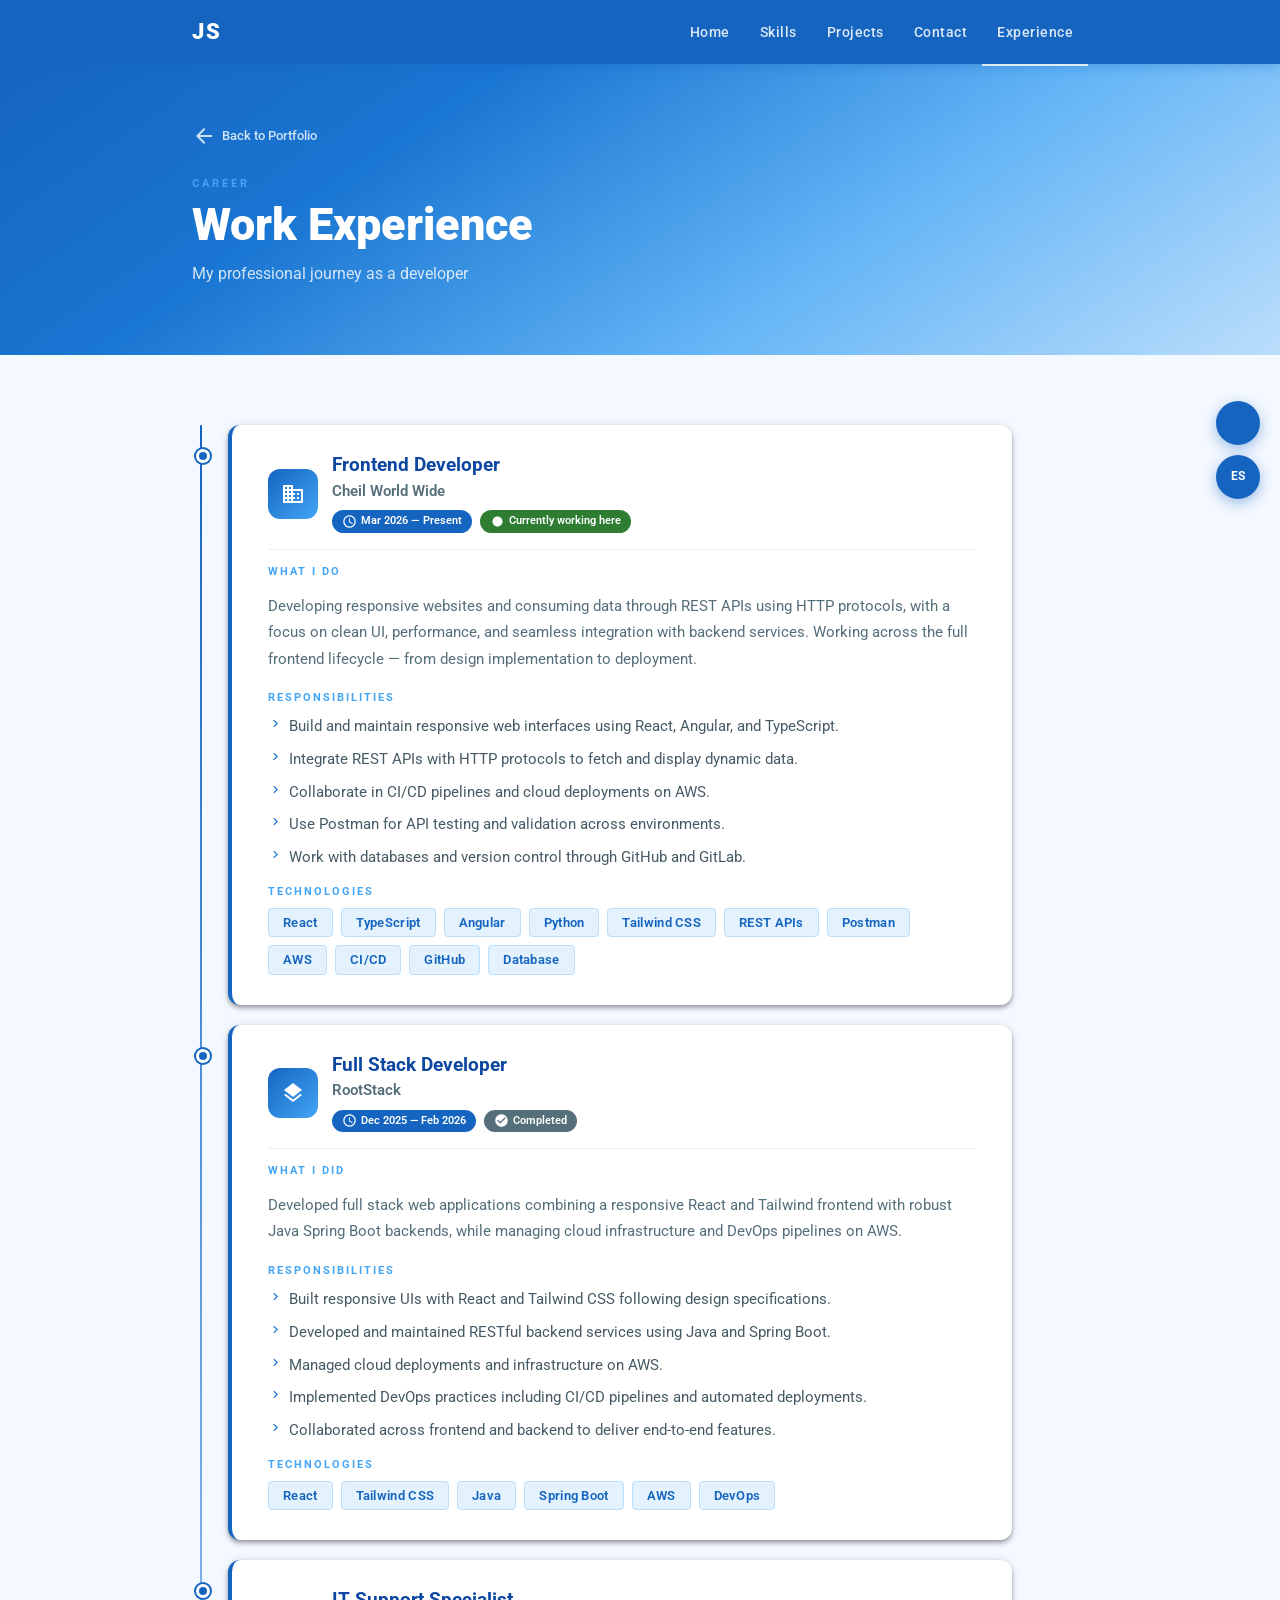
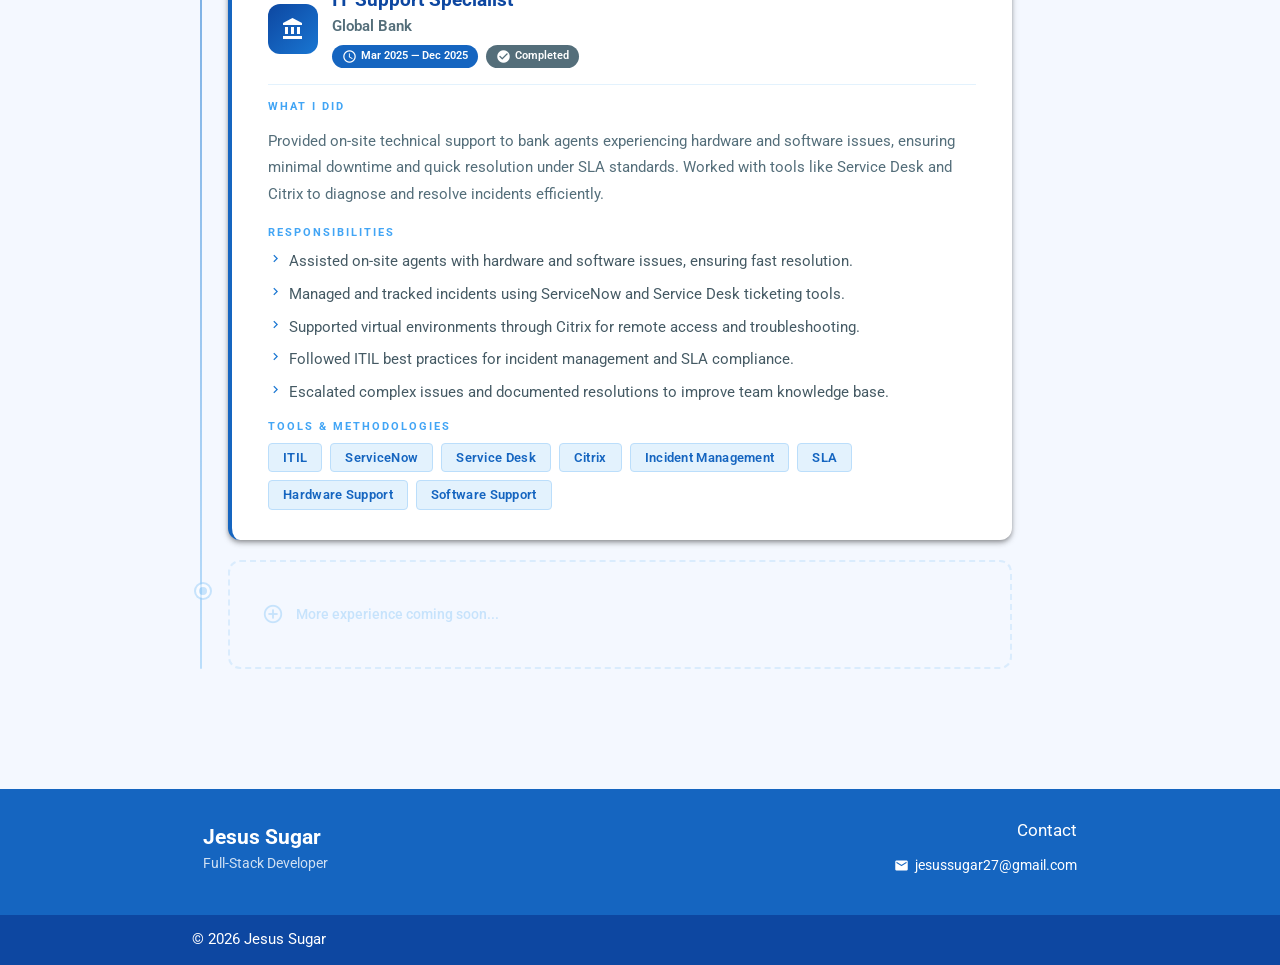
==== commit 9d2cb679: "Update portfolio role to Full-Stack Developer. Align hero badge, footer, meta description, and EN/ES" ====
--- a/experience.html
+++ b/experience.html
@@ -182,7 +182,7 @@
             <div class="row">
                 <div class="col s12 m6">
                     <h5 class="white-text footer-name">Jesus Sugar</h5>
-                    <p class="white-text footer-role" data-i18n="footer.role">Frontend Web Developer</p>
+                    <p class="white-text footer-role" data-i18n="footer.role">Full-Stack Developer</p>
                 </div>
                 <div class="col s12 m6 right-align-on-desktop">
                     <h6 class="white-text" data-i18n="footer.contact">Contact</h6>
--- a/Style.css
+++ b/Style.css
@@ -498,6 +498,10 @@
     object-fit: contain;
 }
 
+[data-theme="dark"] .project-icon-express {
+    filter: brightness(1.35);
+}
+
 .project-btn {
     border-radius: 6px;
     font-weight: 600;
@@ -576,6 +580,24 @@
     background: rgba(255,255,255,0.3);
     border: 3px solid rgba(255,255,255,0.6);
     flex-shrink: 0;
+}
+
+.project-features {
+    display: flex;
+    flex-wrap: wrap;
+    gap: 8px;
+    margin-bottom: 20px;
+}
+
+.project-feature-tag {
+    font-size: 0.75rem;
+    font-weight: 600;
+    color: #2B6CB0;
+    background-color: #EBF8FF;
+    border: 1px solid #BEE3F8;
+    border-radius: 4px;
+    padding: 3px 10px;
+    letter-spacing: 0.3px;
 }
 
 /* ─── Footer ─────────────────────────────────────────────── */
@@ -633,6 +655,7 @@
 [data-theme="dark"] .exp-description       { color: #8b949e; }
 [data-theme="dark"] .section-label         { color: #388bfd; }
 [data-theme="dark"] .project-divider       { background-color: #388bfd; }
+[data-theme="dark"] .project-feature-tag  { background-color: #1a2845; color: #58a6ff; border-color: #1f3a6e; }
 [data-theme="dark"] .skills-header,
 [data-theme="dark"] .projects-header,
 [data-theme="dark"] .experience-header     { color: #e6edf3; }
@@ -770,6 +793,10 @@
         min-height: 220px;
     }
 
+    .project-portfolio-preview {
+        min-height: 220px;
+    }
+
     .project-content-col {
         padding: 32px 24px !important;
     }
@@ -921,6 +948,10 @@
         max-height: 220px;
     }
 
+    .project-portfolio-preview {
+        min-height: 180px;
+    }
+
     .project-content-col {
         padding: 22px 18px !important;
     }
